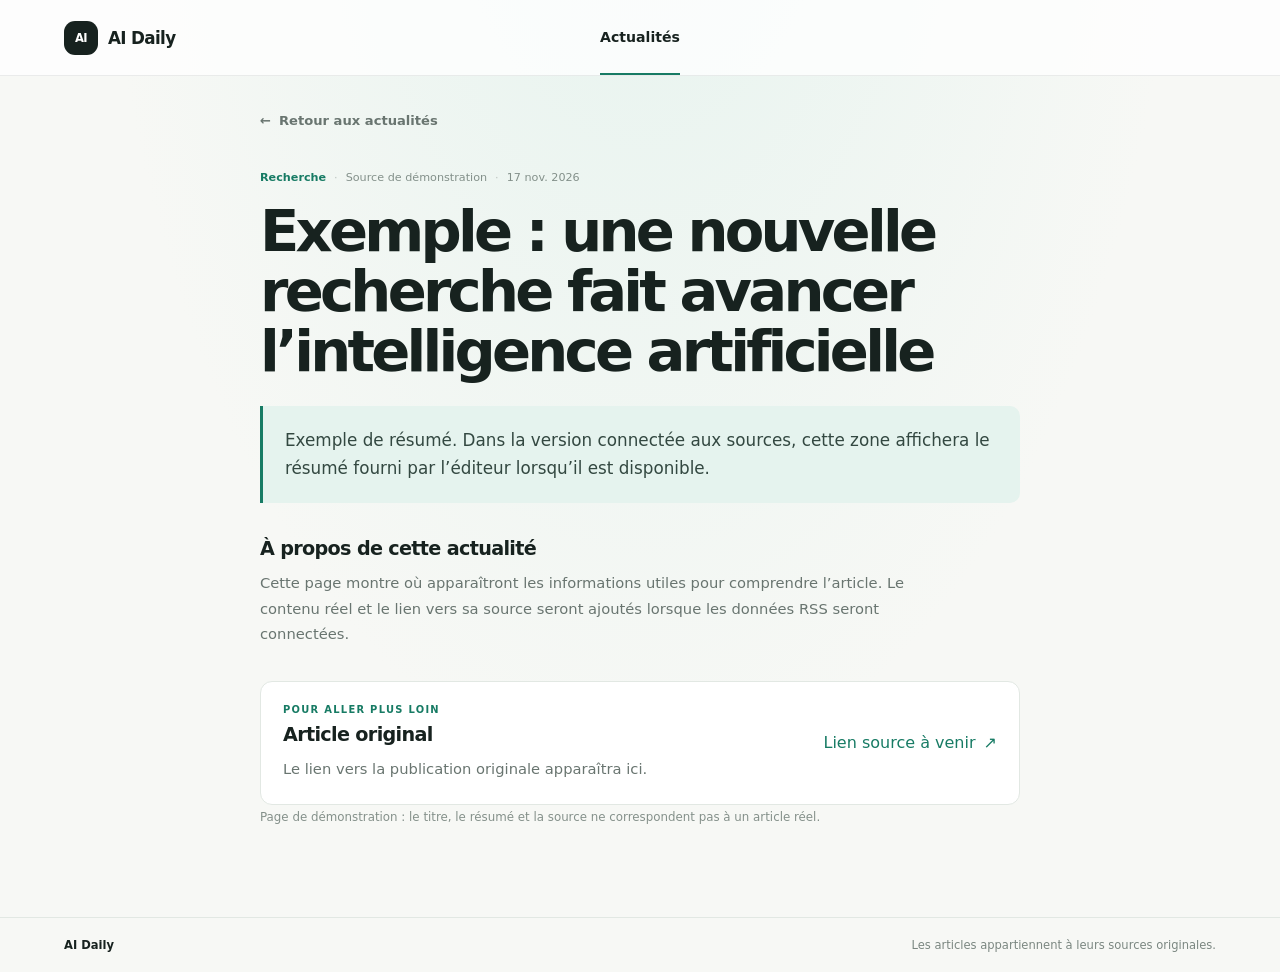
==== frontend/article.html @ a897139a "feat: add article detail page" ====
<!doctype html>
<html lang="fr">
  <head>
    <meta charset="UTF-8" />
    <meta name="viewport" content="width=device-width, initial-scale=1.0" />
    <meta
      name="description"
      content="Page de démonstration d’une actualité AI Daily."
    />
    <title>Exemple d’actualité — AI Daily</title>
    <link rel="stylesheet" href="styles.css" />
  </head>
  <body>
    <!-- L’en-tête garde la même identité visuelle que le fil d’actualités. -->
    <header class="site-header">
      <a class="brand" href="index.html#top" aria-label="AI Daily, accueil">
        <span class="brand-mark" aria-hidden="true">AI</span>
        <span>AI Daily</span>
      </a>
      <nav class="main-nav" aria-label="Navigation principale">
        <a class="nav-link" href="index.html#articles">Actualités</a>
      </nav>
    </header>

    <main class="detail-shell">
      <a class="back-link" href="index.html#articles">
        <span aria-hidden="true">←</span> Retour aux actualités
      </a>

      <!-- Les métadonnées et le contenu seront alimentés par l’article sélectionné. -->
      <article class="detail-article">
        <div class="article-meta detail-meta">
          <span class="article-topic">Recherche</span>
          <span class="meta-separator" aria-hidden="true">·</span>
          <span>Source de démonstration</span>
          <span class="meta-separator" aria-hidden="true">·</span>
          <time datetime="2026-11-17">17 nov. 2026</time>
        </div>

        <h1 class="detail-title">
          Exemple : une nouvelle recherche fait avancer l’intelligence artificielle
        </h1>

        <p class="detail-summary">
          Exemple de résumé. Dans la version connectée aux sources, cette zone
          affichera le résumé fourni par l’éditeur lorsqu’il est disponible.
        </p>

        <section class="detail-section" aria-labelledby="context-title">
          <h2 id="context-title">À propos de cette actualité</h2>
          <p>
            Cette page montre où apparaîtront les informations utiles pour
            comprendre l’article. Le contenu réel et le lien vers sa source
            seront ajoutés lorsque les données RSS seront connectées.
          </p>
        </section>

        <aside class="source-panel" aria-labelledby="source-title">
          <div>
            <p class="section-kicker">Pour aller plus loin</p>
            <h2 id="source-title">Article original</h2>
            <p>Le lien vers la publication originale apparaîtra ici.</p>
          </div>
          <span class="source-link source-placeholder">
            Lien source à venir <span aria-hidden="true">↗</span>
          </span>
        </aside>

        <p class="demo-notice detail-notice">
          Page de démonstration : le titre, le résumé et la source ne correspondent
          pas à un article réel.
        </p>
      </article>
    </main>

    <footer class="site-footer">
      <span>AI Daily</span>
      <span>Les articles appartiennent à leurs sources originales.</span>
    </footer>
  </body>
</html>
---- frontend/styles.css ----
/* Couleurs et valeurs partagées pour garder l’interface cohérente. */
:root {
  color-scheme: light;
  font-family: Inter, ui-sans-serif, system-ui, -apple-system, BlinkMacSystemFont, "Segoe UI", sans-serif;
  color: #17221f;
  background: #f7f8f5;
  font-synthesis: none;
  text-rendering: optimizeLegibility;
  --ink: #17221f;
  --muted: #697570;
  --line: #e2e8e3;
  --paper: #ffffff;
  --accent: #177b64;
  --accent-soft: #e5f3ee;
}

* {
  box-sizing: border-box;
}

/* Fond et styles de base du document. */
body {
  min-width: 320px;
  margin: 0;
  background:
    radial-gradient(ellipse at 50% -16rem, #e5f3ee 0, transparent 34rem),
    #f7f8f5;
}

a {
  color: inherit;
  text-decoration: none;
}

a:focus-visible {
  outline: 3px solid #73b9a4;
  outline-offset: 4px;
}

.site-header {
  display: grid;
  grid-template-columns: 1fr auto 1fr;
  align-items: center;
  min-height: 76px;
  padding: 0 max(5vw, calc((100vw - 1180px) / 2));
  border-bottom: 1px solid rgb(23 34 31 / 8%);
  background: rgb(255 255 255 / 78%);
}

.brand {
  display: inline-flex;
  align-items: center;
  gap: 10px;
  width: fit-content;
  font-size: 1.05rem;
  font-weight: 750;
  letter-spacing: -0.04em;
}

.brand-mark {
  display: grid;
  width: 34px;
  height: 34px;
  place-items: center;
  border-radius: 11px;
  background: var(--ink);
  color: white;
  font-size: 0.72rem;
  letter-spacing: -0.05em;
}

.main-nav {
  display: flex;
  align-items: center;
  height: 100%;
}

.nav-link {
  display: grid;
  height: 100%;
  align-items: center;
  border-bottom: 2px solid var(--accent);
  color: var(--ink);
  font-size: 0.88rem;
  font-weight: 650;
}

.search-box {
  display: flex;
  align-items: center;
  justify-self: end;
  gap: 10px;
  width: min(250px, 100%);
  padding: 10px 12px;
  border: 1px solid var(--line);
  border-radius: 10px;
  background: white;
  color: #8a9490;
  font-size: 0.78rem;
}

.search-icon {
  color: var(--muted);
  font-size: 1.15rem;
  line-height: 0.8;
}

.search-box input {
  width: 100%;
  min-width: 0;
  border: 0;
  outline: 0;
  background: transparent;
  color: var(--muted);
  font: inherit;
}

.search-box input::placeholder {
  color: #8a9490;
  opacity: 1;
}

.search-box input:disabled {
  cursor: not-allowed;
}

/* Rend le libellé lisible par les lecteurs d’écran sans l’afficher visuellement. */
.visually-hidden {
  position: absolute;
  width: 1px;
  height: 1px;
  overflow: hidden;
  clip: rect(0, 0, 0, 0);
  white-space: nowrap;
  clip-path: inset(50%);
}

.page-shell {
  width: min(100% - 40px, 820px);
  margin: 0 auto;
}

/* Conteneur et navigation de la page dédiée à un article. */
.detail-shell {
  width: min(100% - 40px, 760px);
  margin: 0 auto;
  padding: 34px 0 76px;
}

.back-link {
  display: inline-flex;
  align-items: center;
  gap: 8px;
  color: var(--muted);
  font-size: 0.82rem;
  font-weight: 650;
}

.back-link:hover {
  color: var(--accent);
}

.detail-article {
  padding-top: 42px;
}

.detail-meta {
  margin-bottom: 18px;
}

.detail-title {
  max-width: 740px;
  margin: 0;
  font-size: clamp(2.1rem, 5.8vw, 3.6rem);
  letter-spacing: -0.065em;
  line-height: 1.04;
}

.detail-summary {
  margin: 24px 0 34px;
  padding: 20px 22px;
  border-left: 3px solid var(--accent);
  border-radius: 0 10px 10px 0;
  background: var(--accent-soft);
  color: #334841;
  font-size: 1.05rem;
  line-height: 1.7;
}

.detail-section {
  max-width: 650px;
  margin: 0 0 34px;
}

.detail-section h2,
.source-panel h2 {
  margin-bottom: 10px;
  font-size: 1.2rem;
  letter-spacing: -0.035em;
}

.detail-section p,
.source-panel p:not(.section-kicker) {
  margin: 0;
  color: var(--muted);
  font-size: 0.92rem;
  line-height: 1.75;
}

.source-panel {
  display: flex;
  align-items: center;
  justify-content: space-between;
  gap: 24px;
  padding: 22px;
  border: 1px solid var(--line);
  border-radius: 12px;
  background: var(--paper);
}

.source-panel .section-kicker {
  margin-bottom: 8px;
}

.source-placeholder {
  flex: 0 0 auto;
  color: #8a9490;
}

.detail-notice {
  margin-top: 14px;
}

/* En-tête éditorial qui présente le sujet avant le fil d’articles. */
.intro {
  padding: 78px 0 62px;
  text-align: center;
}

.eyebrow,
.section-kicker {
  margin: 0;
  color: var(--accent);
  font-size: 0.7rem;
  font-weight: 750;
  letter-spacing: 0.13em;
  text-transform: uppercase;
}

.eyebrow {
  display: inline-flex;
  align-items: center;
  gap: 8px;
}

.status-dot {
  width: 7px;
  height: 7px;
  border-radius: 50%;
  background: #39a27f;
  box-shadow: 0 0 0 4px #d9eee6;
}

h1 {
  margin: 20px 0 12px;
  font-size: clamp(2.55rem, 7vw, 4.35rem);
  font-weight: 690;
  letter-spacing: -0.075em;
  line-height: 0.98;
}

h1 span {
  color: var(--accent);
}

.intro-copy {
  max-width: 480px;
  margin: 0 auto;
  color: var(--muted);
  font-size: 1rem;
  line-height: 1.65;
}

.feed-section {
  padding-bottom: 72px;
}

.feed-heading {
  display: flex;
  align-items: end;
  justify-content: space-between;
  gap: 20px;
  padding-bottom: 19px;
  border-bottom: 1px solid var(--line);
}

.section-kicker {
  margin-bottom: 7px;
  font-size: 0.62rem;
}

h2 {
  margin: 0;
  font-size: 1.45rem;
  font-weight: 680;
  letter-spacing: -0.05em;
}

.article-count {
  padding: 6px 9px;
  border-radius: 6px;
  background: #eef1ed;
  color: #68736e;
  font-size: 0.67rem;
  white-space: nowrap;
}

.topic-list {
  display: flex;
  flex-wrap: wrap;
  gap: 8px;
  padding: 18px 0 14px;
}

.topic {
  padding: 7px 12px;
  border: 1px solid var(--line);
  border-radius: 999px;
  background: white;
  color: #5e6964;
  font-size: 0.76rem;
  font-weight: 560;
  font-family: inherit;
  cursor: pointer;
  transition: border-color 140ms ease, background-color 140ms ease, color 140ms ease;
}

.topic:hover {
  border-color: #a8c7ba;
}

.topic:focus-visible {
  outline: 3px solid #73b9a4;
  outline-offset: 3px;
}

.topic-selected {
  border-color: var(--ink);
  background: var(--ink);
  color: white;
}

/* Le script masque les cartes qui ne correspondent pas aux filtres. */
.article-card[hidden],
.empty-state[hidden] {
  display: none;
}

.empty-state {
  margin: 0;
  padding: 32px 20px;
  border: 1px dashed #cad5ce;
  border-radius: 12px;
  color: var(--muted);
  text-align: center;
}

.demo-notice {
  margin: 4px 0 14px;
  color: #84908a;
  font-size: 0.74rem;
  line-height: 1.5;
}

.article-list {
  display: grid;
  gap: 12px;
}

.article-card {
  padding: 23px 25px 19px;
  border: 1px solid var(--line);
  border-radius: 13px;
  background: var(--paper);
  box-shadow: 0 3px 12px rgb(23 34 31 / 2%);
  transition: border-color 160ms ease, transform 160ms ease, box-shadow 160ms ease;
}

.article-card:hover {
  transform: translateY(-2px);
  border-color: #c7d9d0;
  box-shadow: 0 10px 26px rgb(23 34 31 / 6%);
}

.article-meta {
  display: flex;
  flex-wrap: wrap;
  align-items: center;
  gap: 8px;
  color: #83908a;
  font-size: 0.7rem;
}

.article-topic {
  color: var(--accent);
  font-weight: 700;
}

.topic-tools {
  color: #7961a8;
}

.topic-business {
  color: #a66a36;
}

.meta-separator {
  color: #bdc5c0;
}

h3 {
  max-width: 670px;
  margin: 13px 0 8px;
  font-size: 1.2rem;
  font-weight: 660;
  letter-spacing: -0.035em;
  line-height: 1.32;
}

.article-summary {
  max-width: 650px;
  margin: 0;
  color: var(--muted);
  font-size: 0.85rem;
  line-height: 1.6;
}

.article-actions {
  display: flex;
  align-items: center;
  justify-content: space-between;
  gap: 16px;
  margin-top: 18px;
  padding-top: 14px;
  border-top: 1px solid #edf0ed;
  font-size: 0.76rem;
  font-weight: 670;
}

.text-link {
  color: #5d6964;
}

.source-link {
  color: var(--accent);
}

.text-link span,
.source-link span {
  padding-left: 3px;
}

.site-footer {
  display: flex;
  justify-content: space-between;
  gap: 16px;
  padding: 20px max(5vw, calc((100vw - 1180px) / 2));
  border-top: 1px solid var(--line);
  color: #7b8781;
  font-size: 0.72rem;
}

.site-footer span:first-child {
  color: var(--ink);
  font-weight: 700;
}

/* Réorganise l’en-tête, les thèmes et les cartes sur les petits écrans. */
@media (max-width: 640px) {
  .site-header {
    grid-template-columns: 1fr;
    min-height: 64px;
    padding: 0 20px;
  }

  .main-nav {
    display: none;
  }

  .search-box {
    display: flex;
    grid-column: 1;
    justify-self: stretch;
    width: 100%;
    margin: 0 0 12px;
  }

  .page-shell {
    width: min(100% - 32px, 520px);
  }

  .detail-shell {
    width: min(100% - 32px, 520px);
    padding: 26px 0 56px;
  }

  .detail-article {
    padding-top: 32px;
  }

  .detail-summary {
    margin: 20px 0 28px;
    padding: 17px;
    font-size: 0.94rem;
  }

  .source-panel {
    align-items: flex-start;
    flex-direction: column;
    gap: 16px;
    padding: 18px;
  }

  .intro {
    padding: 56px 0 42px;
  }

  .intro-copy {
    max-width: 350px;
    font-size: 0.9rem;
  }

  .feed-heading {
    align-items: start;
    flex-direction: column;
    gap: 11px;
  }

  .topic-list {
    flex-wrap: nowrap;
    overflow-x: auto;
    margin-right: -16px;
    padding-right: 16px;
    scrollbar-width: none;
  }

  .topic-list::-webkit-scrollbar {
    display: none;
  }

  .topic {
    flex: 0 0 auto;
  }

  .article-card {
    padding: 19px 17px 16px;
  }

  h3 {
    font-size: 1.08rem;
  }

  .site-footer {
    flex-direction: column;
    padding: 18px 20px;
  }
}

@media (prefers-reduced-motion: reduce) {
  *,
  *::before,
  *::after {
    scroll-behavior: auto !important;
    transition-duration: 0.01ms !important;
  }
}
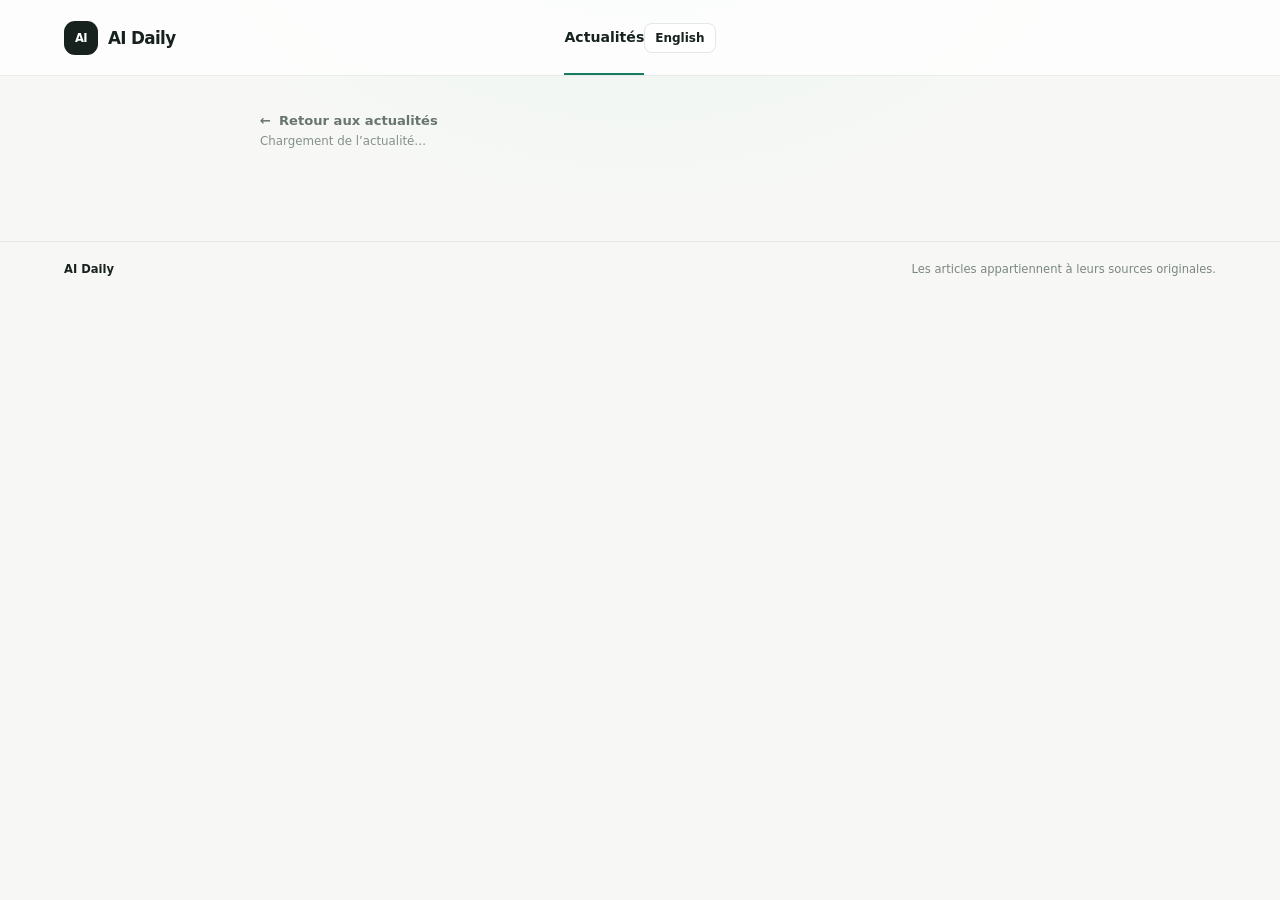
==== commit e93eb33d: "chore: save current project state before AI summaries" ====
--- a/frontend/article.html
+++ b/frontend/article.html
@@ -5,77 +5,78 @@
     <meta name="viewport" content="width=device-width, initial-scale=1.0" />
     <meta
       name="description"
-      content="Page de démonstration d’une actualité AI Daily."
+      data-i18n-content="page.articleDescription"
+      content="Résumé et source d’une actualité sur l’intelligence artificielle."
     />
-    <title>Exemple d’actualité — AI Daily</title>
+    <title data-i18n="page.articleTitle">Actualité — AI Daily</title>
     <link rel="stylesheet" href="styles.css" />
+    <script src="i18n.js" defer></script>
+    <script src="article.js" defer></script>
   </head>
   <body>
     <!-- L’en-tête garde la même identité visuelle que le fil d’actualités. -->
     <header class="site-header">
-      <a class="brand" href="index.html#top" aria-label="AI Daily, accueil">
+      <a class="brand" href="index.html#top" data-i18n-aria-label="brand.label">
         <span class="brand-mark" aria-hidden="true">AI</span>
         <span>AI Daily</span>
       </a>
-      <nav class="main-nav" aria-label="Navigation principale">
-        <a class="nav-link" href="index.html#articles">Actualités</a>
+      <nav class="main-nav" data-i18n-aria-label="nav.label">
+        <a class="nav-link" href="index.html#articles" data-i18n="nav.news">Actualités</a>
       </nav>
+      <button class="language-toggle" id="language-toggle" type="button">English</button>
     </header>
 
     <main class="detail-shell">
       <a class="back-link" href="index.html#articles">
-        <span aria-hidden="true">←</span> Retour aux actualités
+        <span aria-hidden="true">←</span> <span data-i18n="detail.back">Retour aux actualités</span>
       </a>
 
-      <!-- Les métadonnées et le contenu seront alimentés par l’article sélectionné. -->
-      <article class="detail-article">
-        <div class="article-meta detail-meta">
-          <span class="article-topic">Recherche</span>
-          <span class="meta-separator" aria-hidden="true">·</span>
-          <span>Source de démonstration</span>
-          <span class="meta-separator" aria-hidden="true">·</span>
-          <time datetime="2026-11-17">17 nov. 2026</time>
-        </div>
+      <p class="demo-notice detail-notice" id="detail-status" role="status">
+        <span data-i18n="detail.loading">Chargement de l’actualité…</span>
+      </p>
 
-        <h1 class="detail-title">
-          Exemple : une nouvelle recherche fait avancer l’intelligence artificielle
-        </h1>
-
-        <p class="detail-summary">
-          Exemple de résumé. Dans la version connectée aux sources, cette zone
-          affichera le résumé fourni par l’éditeur lorsqu’il est disponible.
-        </p>
+      <!-- Le script remplit cette page avec l’article choisi dans le fil. -->
+      <article class="detail-article" id="detail-article" hidden>
+        <div class="article-meta detail-meta" id="detail-meta"></div>
+        <h1 class="detail-title" id="detail-title"></h1>
 
         <section class="detail-section" aria-labelledby="context-title">
-          <h2 id="context-title">À propos de cette actualité</h2>
-          <p>
-            Cette page montre où apparaîtront les informations utiles pour
-            comprendre l’article. Le contenu réel et le lien vers sa source
-            seront ajoutés lorsque les données RSS seront connectées.
-          </p>
+          <h2 id="context-title" data-i18n="detail.sourceSummaryTitle">Extrait fourni par la source</h2>
+          <p class="source-excerpt" id="source-excerpt"></p>
+          <p id="detail-context"></p>
+        </section>
+
+        <section class="detail-section explanation-section" aria-labelledby="explanation-title">
+          <h2 id="explanation-title" data-i18n="detail.explanationTitle">L’actualité expliquée simplement</h2>
+          <p data-i18n="detail.explanationIntro">Une explication générée à partir du texte fourni par la source.</p>
+          <button class="topic generate-summary" id="generate-summary" type="button" data-i18n="detail.generate">
+            Générer l’explication en français et en anglais
+          </button>
+          <p class="detail-summary" id="detail-summary" hidden></p>
+          <p class="demo-notice" id="summary-status" role="status" hidden></p>
         </section>
 
         <aside class="source-panel" aria-labelledby="source-title">
           <div>
-            <p class="section-kicker">Pour aller plus loin</p>
-            <h2 id="source-title">Article original</h2>
-            <p>Le lien vers la publication originale apparaîtra ici.</p>
+            <p class="section-kicker" data-i18n="detail.sourceKicker">Pour aller plus loin</p>
+            <h2 id="source-title" data-i18n="detail.originalTitle">Article original</h2>
+            <p data-i18n="detail.originalCopy">Consulte la publication complète sur le site de l’éditeur.</p>
           </div>
-          <span class="source-link source-placeholder">
-            Lien source à venir <span aria-hidden="true">↗</span>
-          </span>
+          <a
+            class="source-link"
+            id="detail-source-link"
+            target="_blank"
+            rel="noopener noreferrer"
+          >
+            <span data-i18n="detail.originalLink">Lire l’article original</span> <span aria-hidden="true">↗</span>
+          </a>
         </aside>
-
-        <p class="demo-notice detail-notice">
-          Page de démonstration : le titre, le résumé et la source ne correspondent
-          pas à un article réel.
-        </p>
       </article>
     </main>
 
     <footer class="site-footer">
       <span>AI Daily</span>
-      <span>Les articles appartiennent à leurs sources originales.</span>
+      <span data-i18n="footer.attribution">Les articles appartiennent à leurs sources originales.</span>
     </footer>
   </body>
 </html>
--- a/frontend/styles.css
+++ b/frontend/styles.css
@@ -39,12 +39,31 @@
 
 .site-header {
   display: grid;
-  grid-template-columns: 1fr auto 1fr;
+  grid-template-columns: 1fr auto auto 1fr;
   align-items: center;
   min-height: 76px;
   padding: 0 max(5vw, calc((100vw - 1180px) / 2));
   border-bottom: 1px solid rgb(23 34 31 / 8%);
   background: rgb(255 255 255 / 78%);
+}
+
+/* Rend le changement de langue visible sans prendre la place du champ de recherche. */
+.language-toggle {
+  justify-self: center;
+  padding: 7px 10px;
+  border: 1px solid var(--line);
+  border-radius: 8px;
+  background: white;
+  color: var(--ink);
+  font: inherit;
+  font-size: 0.75rem;
+  font-weight: 650;
+  cursor: pointer;
+}
+
+.language-toggle:focus-visible {
+  outline: 3px solid #73b9a4;
+  outline-offset: 3px;
 }
 
 .brand {
@@ -185,6 +204,25 @@
   color: #334841;
   font-size: 1.05rem;
   line-height: 1.7;
+}
+
+.detail-summary[hidden] {
+  display: none;
+}
+
+.source-excerpt {
+  padding: 14px 16px;
+  border-radius: 9px;
+  background: #eef1ed;
+}
+
+.generate-summary {
+  margin-top: 16px;
+}
+
+.generate-summary:disabled {
+  cursor: wait;
+  opacity: 0.7;
 }
 
 .detail-section {
@@ -377,6 +415,17 @@
   gap: 12px;
 }
 
+/* Le bouton charge les 20 actualités suivantes sans quitter la page. */
+.load-more {
+  display: block;
+  min-width: 180px;
+  margin: 22px auto 0;
+}
+
+.load-more[hidden] {
+  display: none;
+}
+
 .article-card {
   padding: 23px 25px 19px;
   border: 1px solid var(--line);
@@ -487,6 +536,18 @@
     display: none;
   }
 
+  .language-toggle {
+    grid-column: 1;
+    grid-row: 1;
+    justify-self: end;
+    margin: 10px 0;
+  }
+
+  .brand {
+    grid-column: 1;
+    grid-row: 1;
+  }
+
   .search-box {
     display: flex;
     grid-column: 1;
